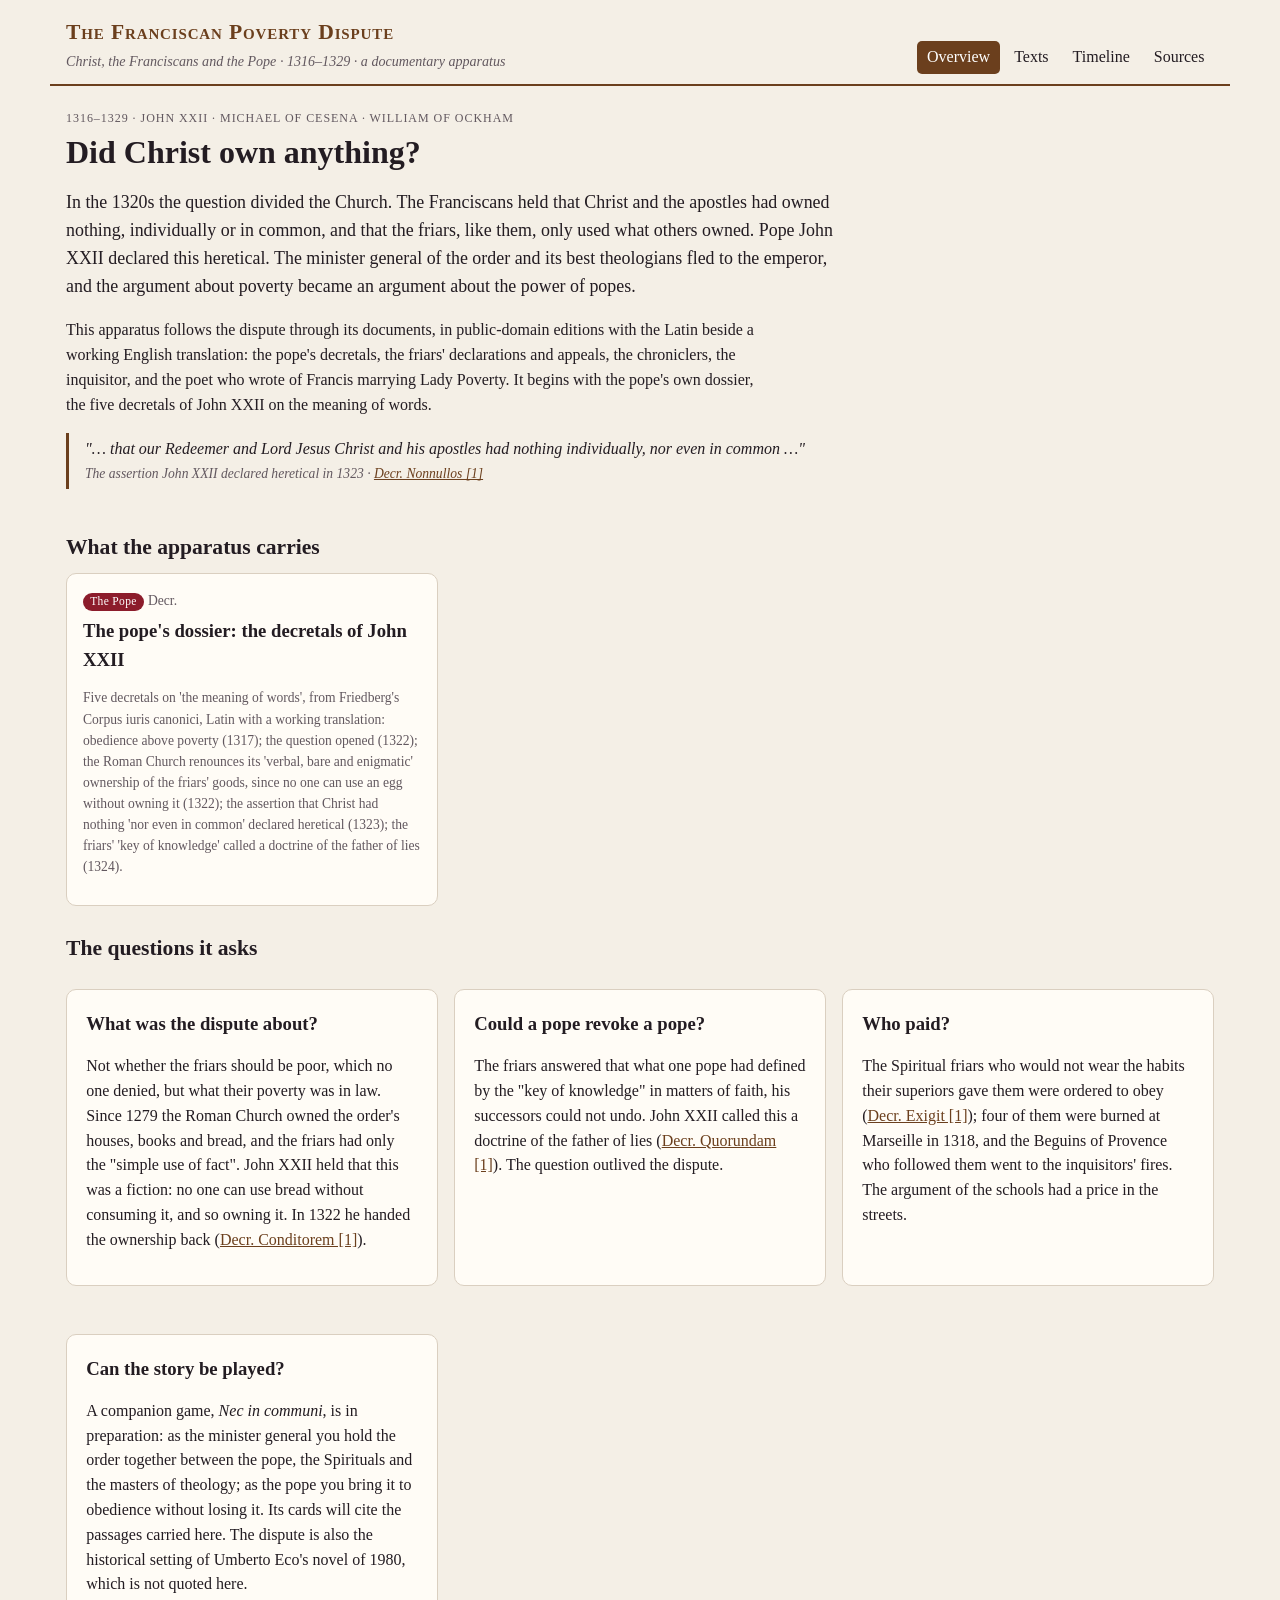
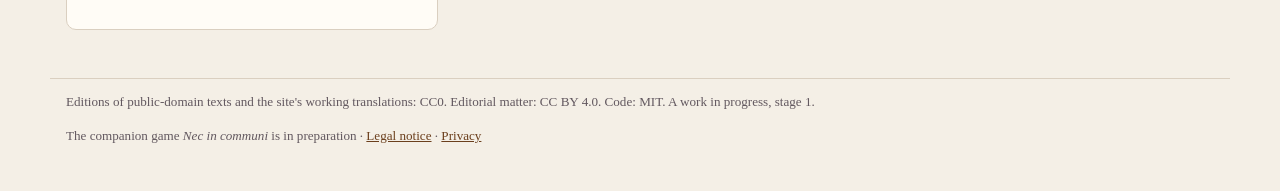
==== index.html @ 9ccc766d "Stage 1 begins: the decretals of John XXII Site skeleton after the Manzikert apparatus (overview, te" ====
<!doctype html>
<html lang="en">
<head>
<meta charset="utf-8">
<meta name="viewport" content="width=device-width, initial-scale=1">
<title>The Franciscan Poverty Dispute</title>
<meta name="description" content="A documentary apparatus for the Franciscan poverty dispute, 1316–1329: the decretals of John XXII, the friars' declarations and appeals, the chronicles and the inquisitor, in public-domain editions with the Latin beside the English.">
<meta property="og:type" content="website">
<meta property="og:url" content="https://the-franciscan-poverty-dispute.netlify.app/">
<meta property="og:title" content="The Franciscan Poverty Dispute">
<meta property="og:description" content="Did Christ own anything? The dispute between John XXII and the Franciscans, 1316–1329, in its documents, with the Latin beside a working English translation.">
<link rel="stylesheet" href="style.css">
</head>
<body>
<header class="top">
  <a class="brand" href="#/">
    <strong>The Franciscan Poverty Dispute</strong>
    <em>Christ, the Franciscans and the Pope · 1316–1329 · a documentary apparatus</em>
  </a>
  <nav>
    <a href="#/">Overview</a>
    <a href="#/texts">Texts</a>
    <a href="#/compare" id="navCompare" hidden>Compare</a>
    <a href="#/timeline">Timeline</a>
    <a href="#/plates" id="navPlates" hidden>Plates</a>
    <a href="#/sources">Sources</a>
  </nav>
</header>
<main id="view" aria-live="polite"></main>
<footer>
  <p>Editions of public-domain texts and the site's working translations: CC0. Editorial matter: CC BY 4.0. Code: MIT. A work in progress, stage 1.</p>
  <p>The companion game <em>Nec in communi</em> is in preparation · <a href="legal.html#notice">Legal notice</a> · <a href="legal.html#privacy">Privacy</a></p>
</footer>
<script src="app.js"></script>
</body>
</html>
---- style.css ----
:root{
  --paper:#f4efe6; --panel:#fffcf6; --ink:#231c22; --ink2:#62585f; --line:#dacfc0;
  --red:#6b3f1d; --gold:#8a6d2f; --sea:#2f5d62;
  --papacy:#8c1c2b; --order:#6b3f1d; --spirituals:#5a6b3a; --empire:#2f4f7a; --reception:#7a7064;
  --serif:"Iowan Old Style","Palatino Linotype",Palatino,"Book Antiqua",Georgia,serif;
}
*{box-sizing:border-box}
body{margin:0; background:var(--paper); color:var(--ink); font-family:var(--serif); line-height:1.55}
a{color:var(--red)}
.top{display:flex; justify-content:space-between; align-items:flex-end; flex-wrap:wrap; gap:.6rem 1.5rem;
  max-width:1180px; margin:0 auto; padding:1rem 16px .6rem; border-bottom:2px solid var(--red)}
.brand{text-decoration:none; color:inherit}
.brand strong{display:block; font-size:1.35rem; color:var(--red); font-variant:small-caps; letter-spacing:.04em}
.brand em{font-size:.88rem; color:var(--ink2)}
.top nav{display:flex; gap:.3rem; flex-wrap:wrap}
.top nav a{text-decoration:none; color:var(--ink); padding:.25rem .6rem; border-radius:5px}
.top nav a.on{background:var(--red); color:#fff}
main{max-width:1180px; margin:0 auto; padding:1.2rem 16px 2rem}
footer{max-width:1180px; margin:0 auto; padding:0 16px 2rem; font-size:.82rem; color:var(--ink2); border-top:1px solid var(--line)}
h1{font-size:2rem; margin:.2rem 0 .6rem; line-height:1.2}
h2{font-size:1.35rem; margin:1.6rem 0 .5rem}
h3{margin:.2rem 0 .3rem}
.lede{font-size:1.12rem; max-width:48rem}
.fine{font-size:.85rem; color:var(--ink2)}
.tag{font-size:.75rem; letter-spacing:.08em; text-transform:uppercase; color:var(--ink2)}
.panel{background:var(--panel); border:1px solid var(--line); border-radius:10px; padding:1rem 1.2rem; margin:1rem 0}
.readable{max-width:44rem}
.grid{display:grid; gap:1rem}
.g2{grid-template-columns:repeat(auto-fill,minmax(300px,1fr))}
.g4{grid-template-columns:repeat(auto-fill,minmax(210px,1fr))}
.card{background:var(--panel); border:1px solid var(--line); border-radius:10px; padding:.9rem 1rem; text-decoration:none; color:inherit; display:block}
a.card:hover{border-color:var(--red)}
.card.planned{opacity:.72; border-style:dashed}
.side{display:inline-block; font-size:.72rem; padding:0 .45rem; border-radius:99px; color:#fff; letter-spacing:.03em}
.side.papacy{background:var(--papacy)} .side.order{background:var(--order)} .side.spirituals{background:var(--spirituals)}
.side.empire{background:var(--empire)} .side.reception{background:var(--reception)}
.hero{display:grid; grid-template-columns:minmax(0,1.5fr) minmax(0,1fr); gap:1.5rem; align-items:start}
.hero.one{grid-template-columns:1fr}
.hero img{width:100%; border-radius:8px; border:1px solid var(--line)}
figure{margin:0}
figcaption{font-size:.85rem; color:var(--ink2); margin-top:.4rem}
.quote{border-left:3px solid var(--red); padding:.2rem 0 .2rem 1rem; margin:1rem 0; font-style:italic}
/* reader */
.toc{display:flex; flex-wrap:wrap; gap:.4rem; margin:.6rem 0 1rem}
.toc a{border:1px solid var(--line); border-radius:6px; padding:.2rem .6rem; text-decoration:none; color:var(--ink); background:var(--panel); font-size:.9rem}
.toc a.on{border-color:var(--red); background:var(--red); color:#fff}
.langbar{display:flex; gap:.3rem; margin:.4rem 0 1rem}
.langbar button{font:inherit; font-size:.85rem; background:var(--panel); border:1px solid var(--line); border-radius:6px; padding:.2rem .7rem; cursor:pointer}
.langbar button.on{background:var(--ink); color:var(--paper); border-color:var(--ink)}
.unit{display:grid; grid-template-columns:4.6rem minmax(0,1fr); gap:.3rem .8rem; padding:.55rem 0; border-bottom:1px dotted var(--line)}
.unit .num{font-size:.78rem; color:var(--ink2); text-align:right; padding-top:.2rem}
.unit .num a{color:inherit; text-decoration:none}
.unit .pg{display:block; font-size:.7rem; line-height:1.25; margin-top:.3rem; color:var(--ink2); opacity:.85}
.unit.hl{background:#efdfe6}
.unit .cols{display:grid; grid-template-columns:1fr 1fr; gap:1.2rem}
.unit .cols.one{grid-template-columns:1fr}
.unit .orig{color:var(--ink2)}
.unit .orig[lang=grc]{font-family:"Gentium Plus","Gentium Book Plus","Palatino Linotype","GFS Didot","Times New Roman",serif; color:var(--ink); font-size:1.02em; line-height:1.6}
.unit.label .text{font-variant:small-caps; letter-spacing:.03em; font-weight:600; color:var(--red)}
.unit h4{margin:0 0 .3rem; font-size:.95rem; color:var(--red)}
.unit .text,.unit .orig{white-space:pre-line}
.unit .orig[dir=rtl]{font-family:"Traditional Arabic","Sakkal Majalla","Noto Naskh Arabic","Geeza Pro",serif; font-size:1.3em; line-height:1.9; color:var(--ink)}
.unit .translit{margin-top:.5rem; font-size:.88em; font-style:italic; color:var(--ink2)}
.note{grid-column:2; font-size:.84rem; color:var(--ink2); border-left:2px solid var(--gold); padding-left:.6rem}
.hinweis{font-size:.9rem}
/* timeline */
.tl{position:relative; margin:1rem 0 0 .6rem; padding-left:1.4rem; border-left:2px solid var(--line)}
.st{position:relative; margin:0 0 1.2rem; display:grid; grid-template-columns:minmax(0,1fr) 140px; gap:1rem; align-items:start}
.st::before{content:""; position:absolute; left:-1.95rem; top:.35rem; width:12px; height:12px; border-radius:50%; background:var(--c,var(--ink)); border:2px solid var(--paper)}
.st .d{font-size:.82rem; color:var(--ink2)}
.st img{width:140px; border-radius:6px; border:1px solid var(--line)}
.st p{margin:.2rem 0}
.legend{display:flex; flex-wrap:wrap; gap:.4rem}
/* plates */
.plate img{width:100%; border-radius:6px; border:1px solid var(--line); background:#fff}
.lightbox{position:fixed; inset:0; background:rgba(20,16,12,.85); display:flex; align-items:center; justify-content:center; padding:16px; z-index:10}
.lightbox img{max-width:100%; max-height:86vh; border-radius:6px}
.lightbox .cap{color:#f5efe2; max-width:44rem; font-size:.9rem; margin-top:.6rem}
.lightbox figure{text-align:center}
/* compare */
.cmp{display:grid; gap:1rem; margin-top:1rem}
.cmp.n2{grid-template-columns:1fr 1fr}
.cmp.n3{grid-template-columns:repeat(3,minmax(0,1fr))}
.cmp.n4{grid-template-columns:1fr 1fr}
.voice{background:var(--panel); border:1px solid var(--line); border-radius:10px; padding:.8rem 1rem}
.vhead{border-bottom:1px solid var(--line); padding-bottom:.5rem; margin-bottom:.5rem}
.vunit{margin:.7rem 0}
.vunit .text{white-space:pre-line}
@media (max-width:760px){
  .cmp.n2,.cmp.n3,.cmp.n4{grid-template-columns:1fr}
  .hero{grid-template-columns:1fr}
  .unit .cols{grid-template-columns:1fr}
  .st{grid-template-columns:1fr}
  .st img{width:110px}
  h1{font-size:1.6rem}
}
@media (prefers-color-scheme: dark){
  :root:not([data-theme="light"]){--paper:#1c171b; --panel:#262026; --ink:#ece4ea; --ink2:#b3a8b0; --line:#43383f; --red:#d9a77c}
  :root:not([data-theme="light"]) .unit.hl{background:#3a2a35}
  :root:not([data-theme="light"]) .top nav a.on, :root:not([data-theme="light"]) .toc a.on{color:#1c171b}
}
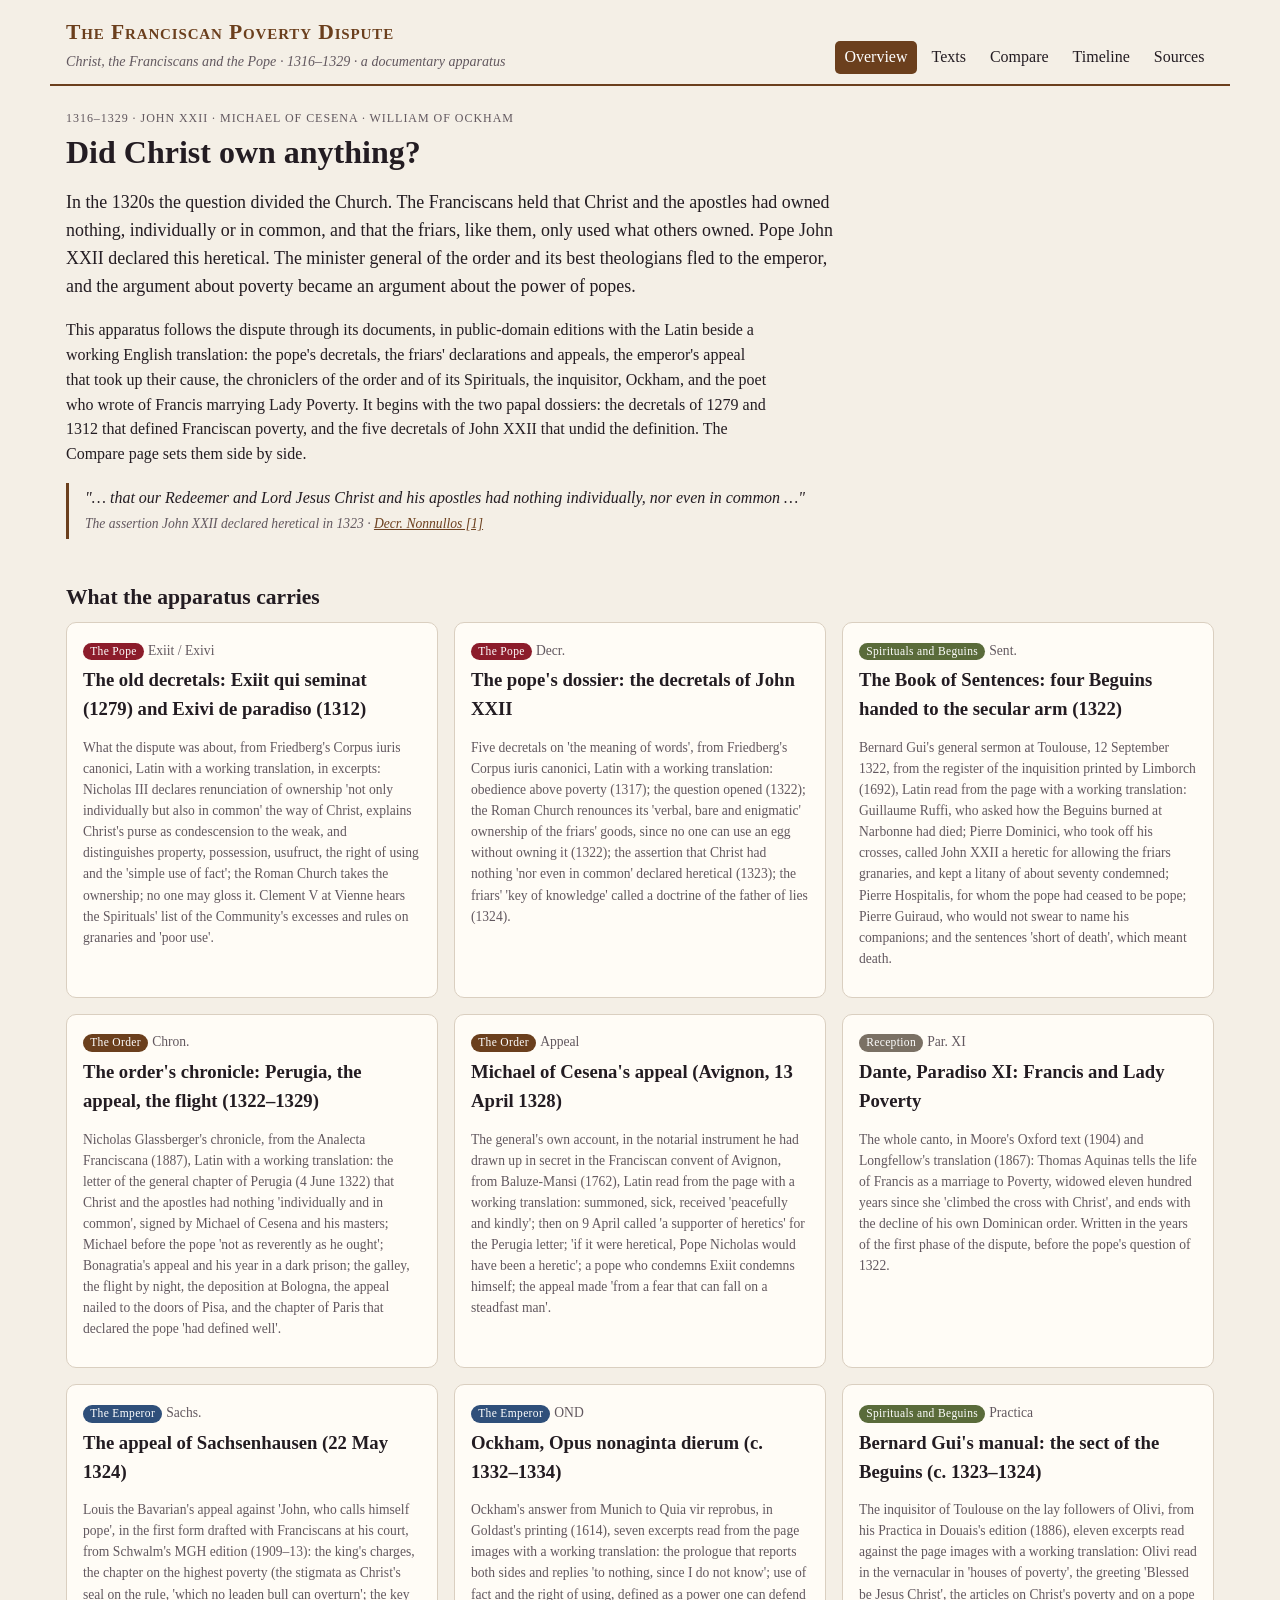
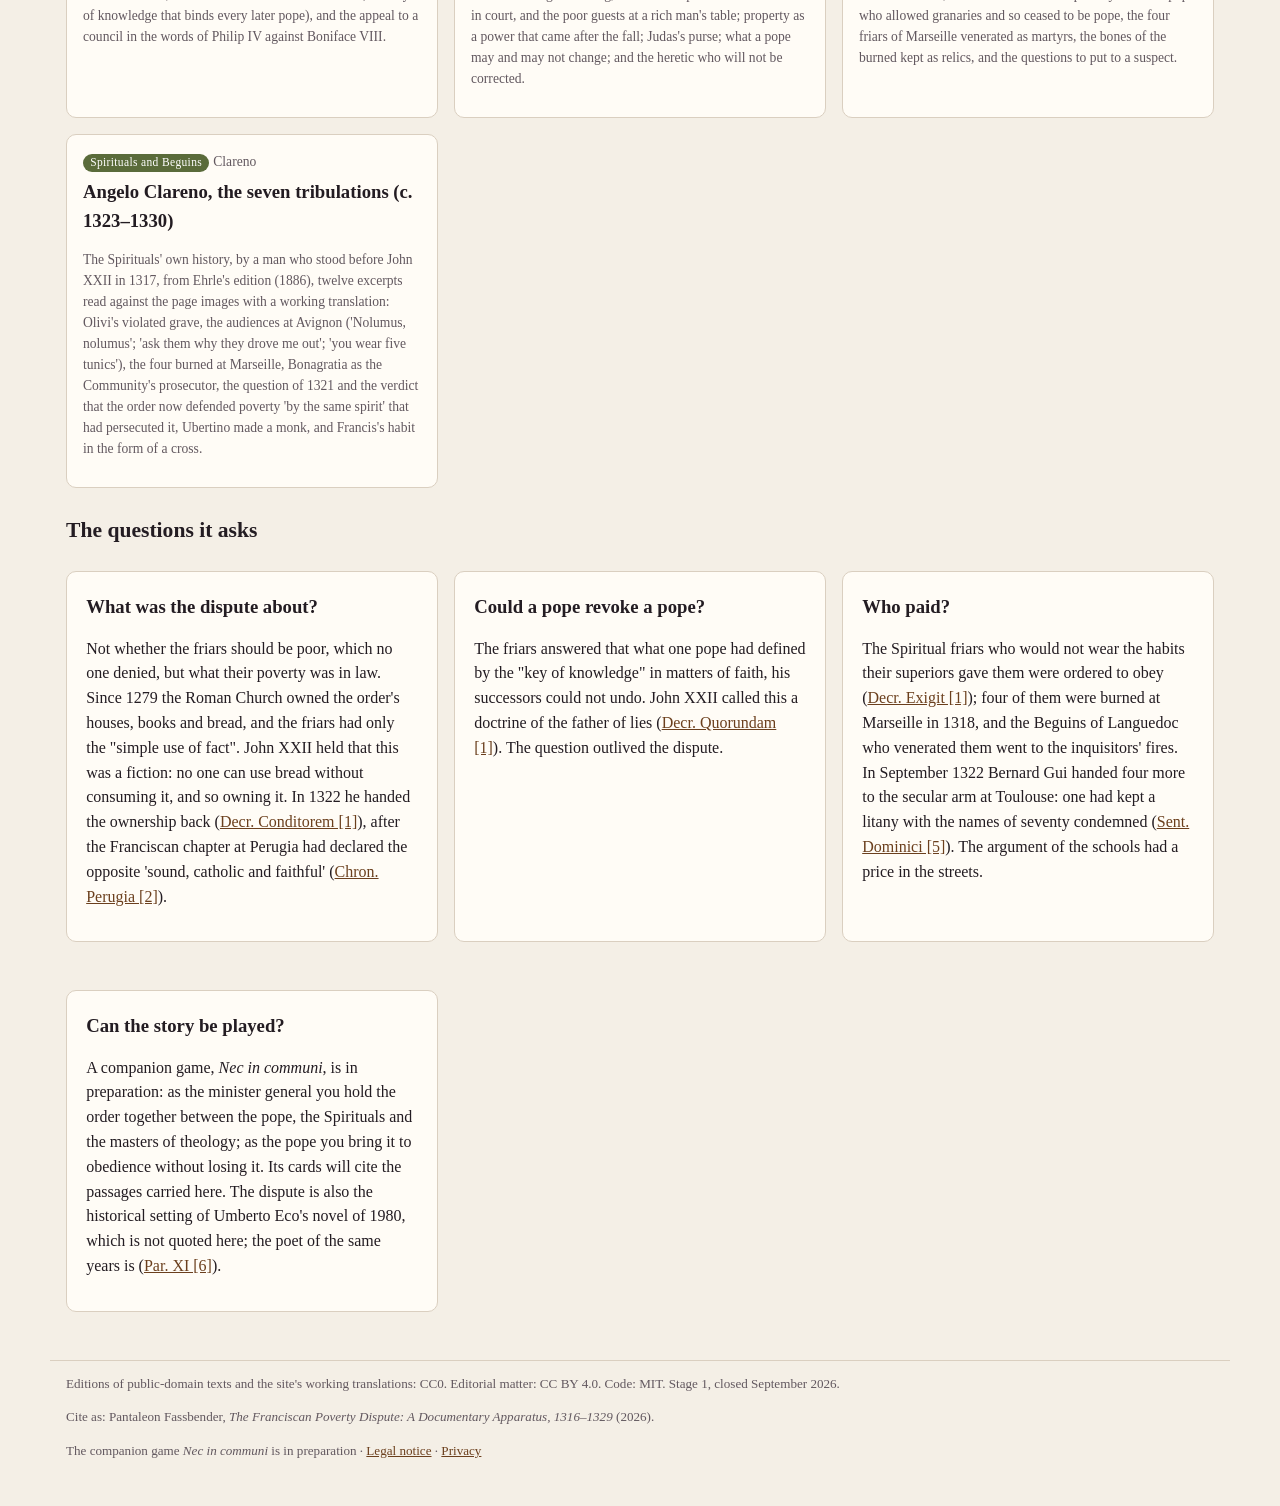
==== commit 37723e43: "Close stage 1: ten modules; what is not carried; citation metadata for Zenodo Co-Authored-By: Claude" ====
--- a/index.html
+++ b/index.html
@@ -6,7 +6,7 @@
 <title>The Franciscan Poverty Dispute</title>
 <meta name="description" content="A documentary apparatus for the Franciscan poverty dispute, 1316–1329: the decretals of John XXII, the friars' declarations and appeals, the chronicles and the inquisitor, in public-domain editions with the Latin beside the English.">
 <meta property="og:type" content="website">
-<meta property="og:url" content="https://the-franciscan-poverty-dispute.netlify.app/">
+<meta property="og:url" content="https://the-poverty-dispute.netlify.app/">
 <meta property="og:title" content="The Franciscan Poverty Dispute">
 <meta property="og:description" content="Did Christ own anything? The dispute between John XXII and the Franciscans, 1316–1329, in its documents, with the Latin beside a working English translation.">
 <link rel="stylesheet" href="style.css">
@@ -28,7 +28,8 @@
 </header>
 <main id="view" aria-live="polite"></main>
 <footer>
-  <p>Editions of public-domain texts and the site's working translations: CC0. Editorial matter: CC BY 4.0. Code: MIT. A work in progress, stage 1.</p>
+  <p>Editions of public-domain texts and the site's working translations: CC0. Editorial matter: CC BY 4.0. Code: MIT. Stage 1, closed September 2026.</p>
+  <p>Cite as: Pantaleon Fassbender, <em>The Franciscan Poverty Dispute: A Documentary Apparatus, 1316–1329</em> (2026).</p>
   <p>The companion game <em>Nec in communi</em> is in preparation · <a href="legal.html#notice">Legal notice</a> · <a href="legal.html#privacy">Privacy</a></p>
 </footer>
 <script src="app.js"></script>
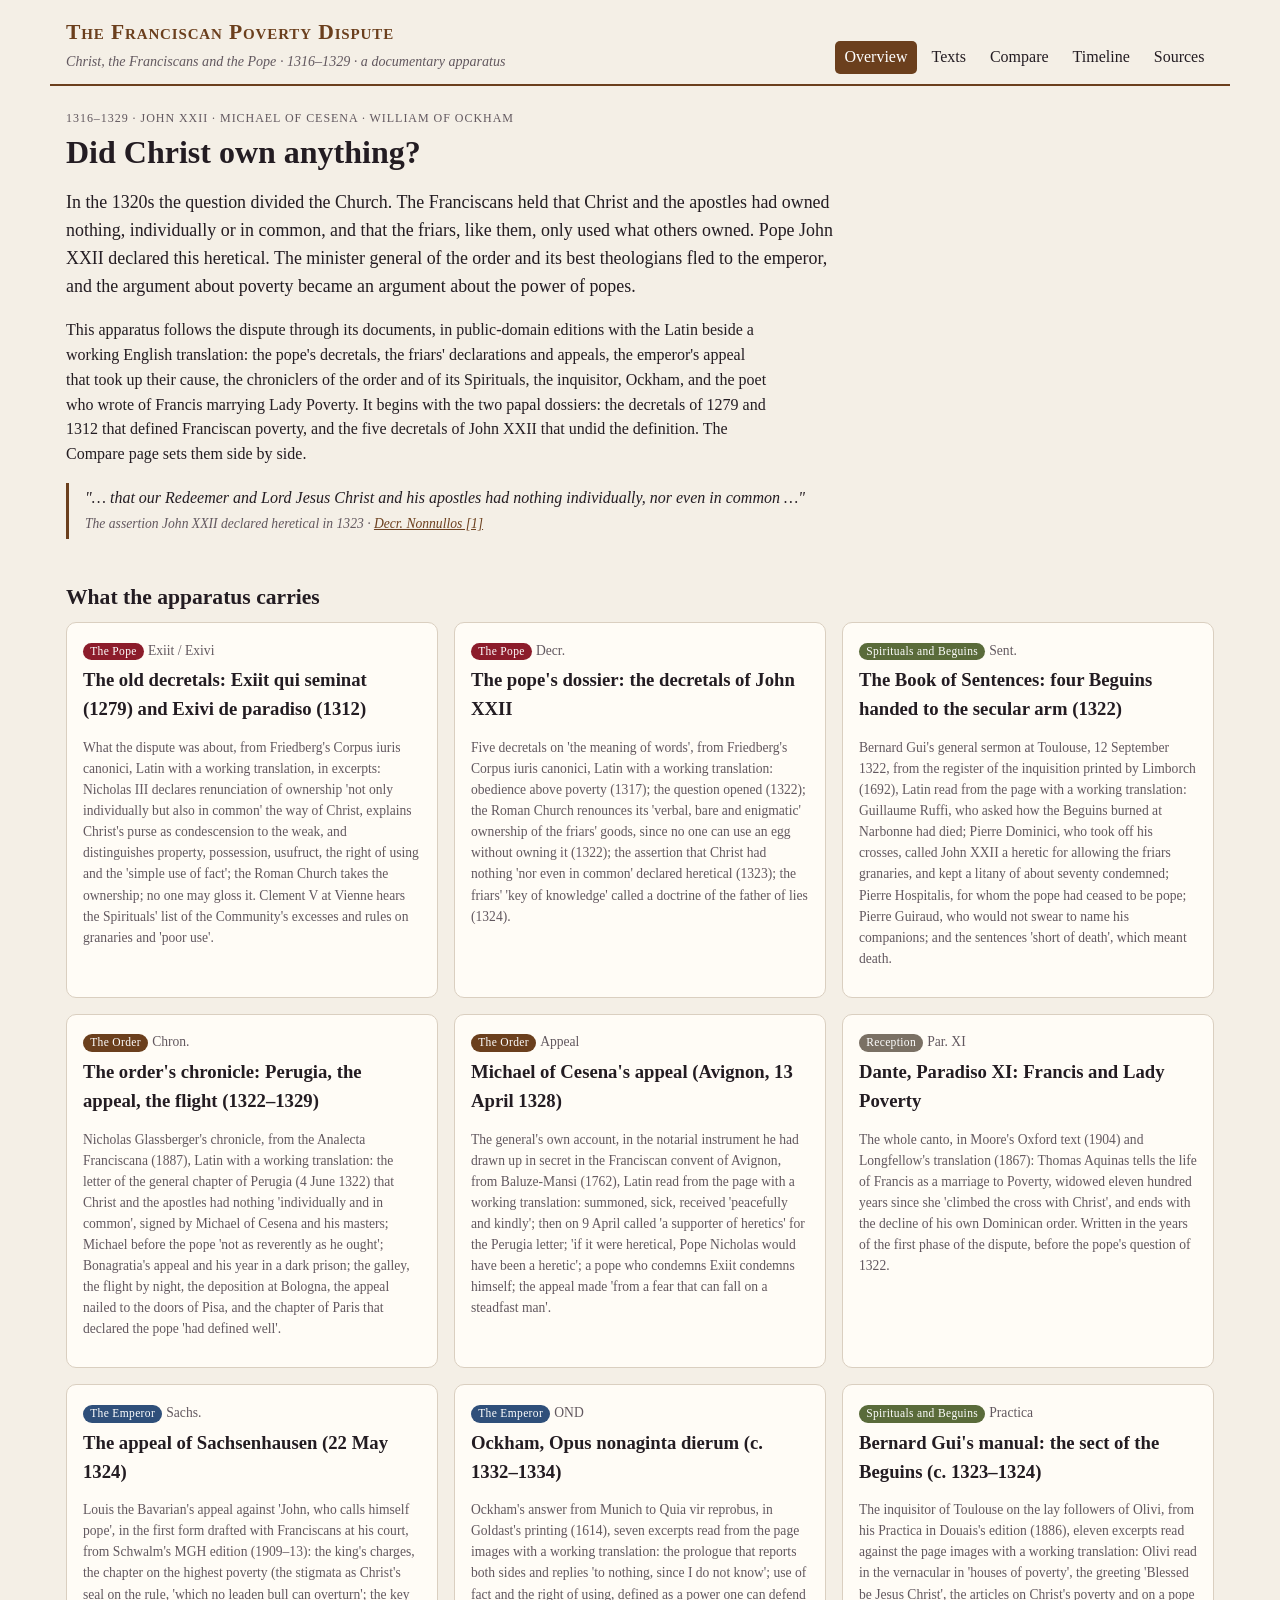
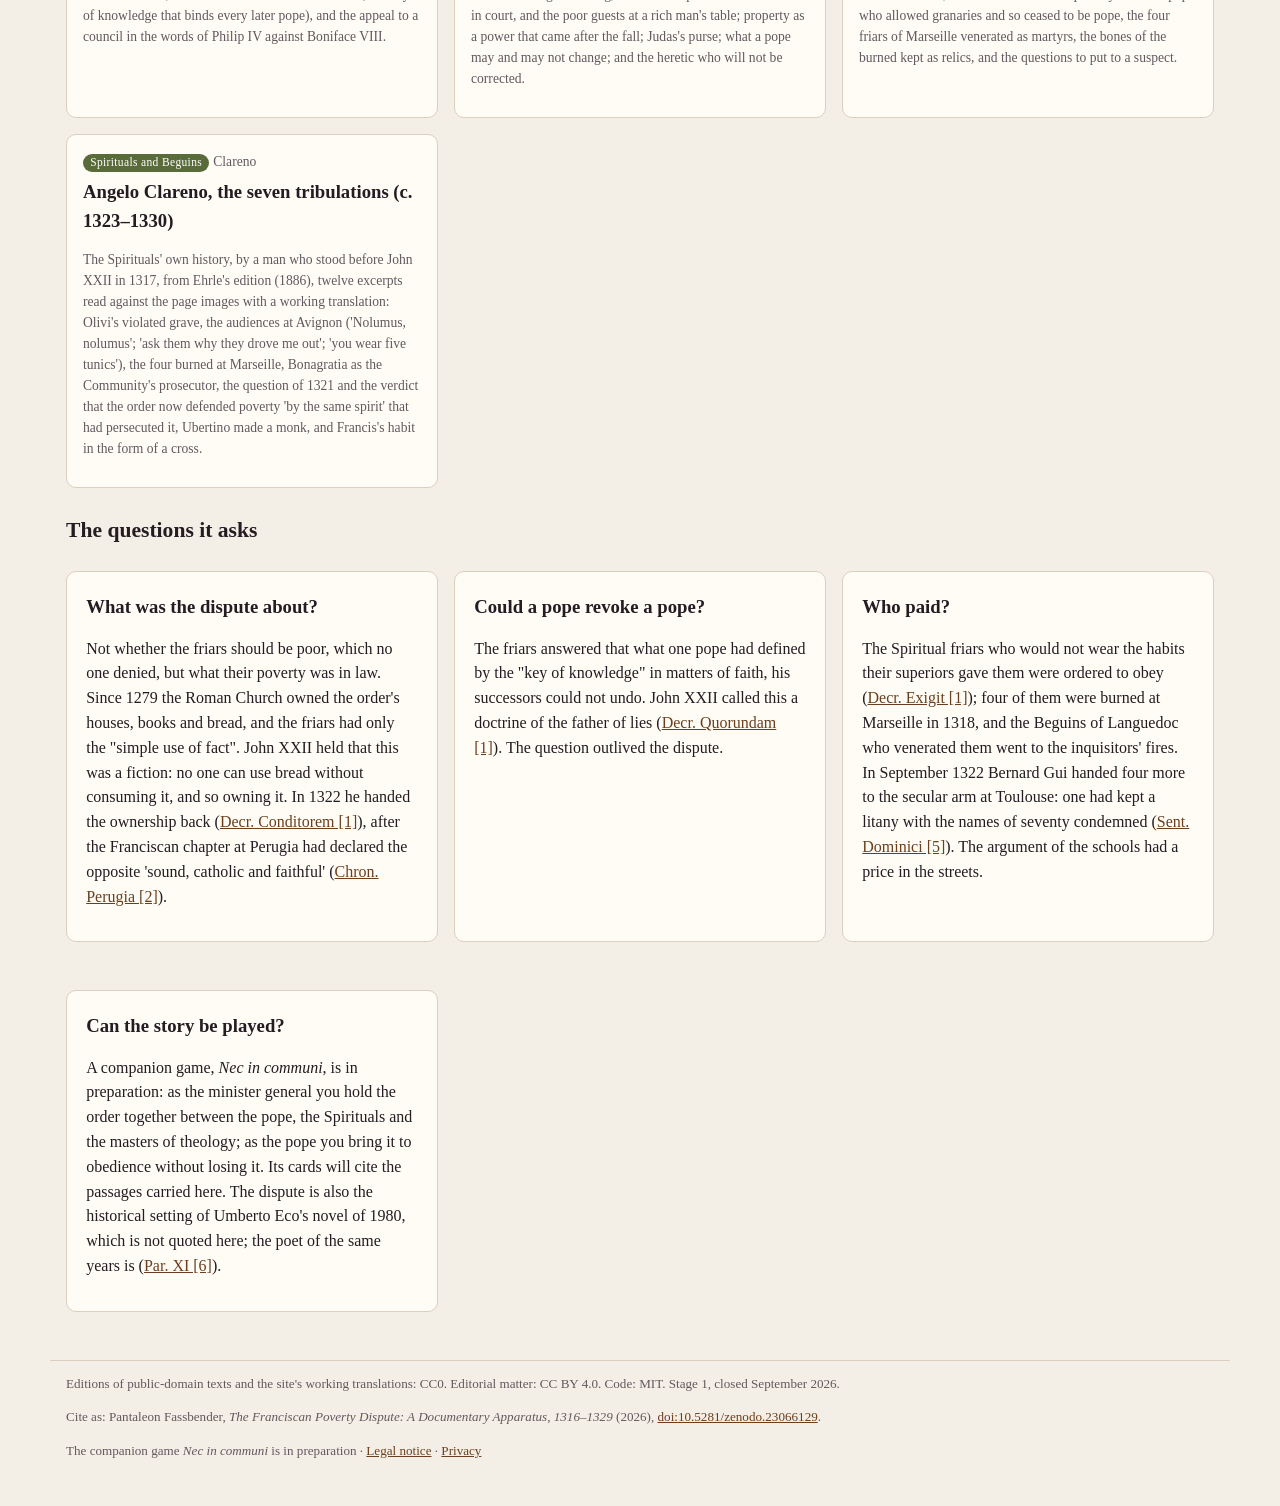
==== commit 849d7853: "DOI: concept 10.5281/zenodo.23066129, v1.0.0 10.5281/zenodo.23066130 Co-Authored-By: Claude Opus 5.5" ====
--- a/index.html
+++ b/index.html
@@ -29,7 +29,7 @@
 <main id="view" aria-live="polite"></main>
 <footer>
   <p>Editions of public-domain texts and the site's working translations: CC0. Editorial matter: CC BY 4.0. Code: MIT. Stage 1, closed September 2026.</p>
-  <p>Cite as: Pantaleon Fassbender, <em>The Franciscan Poverty Dispute: A Documentary Apparatus, 1316–1329</em> (2026).</p>
+  <p>Cite as: Pantaleon Fassbender, <em>The Franciscan Poverty Dispute: A Documentary Apparatus, 1316–1329</em> (2026), <a href="https://doi.org/10.5281/zenodo.23066129">doi:10.5281/zenodo.23066129</a>.</p>
   <p>The companion game <em>Nec in communi</em> is in preparation · <a href="legal.html#notice">Legal notice</a> · <a href="legal.html#privacy">Privacy</a></p>
 </footer>
 <script src="app.js"></script>
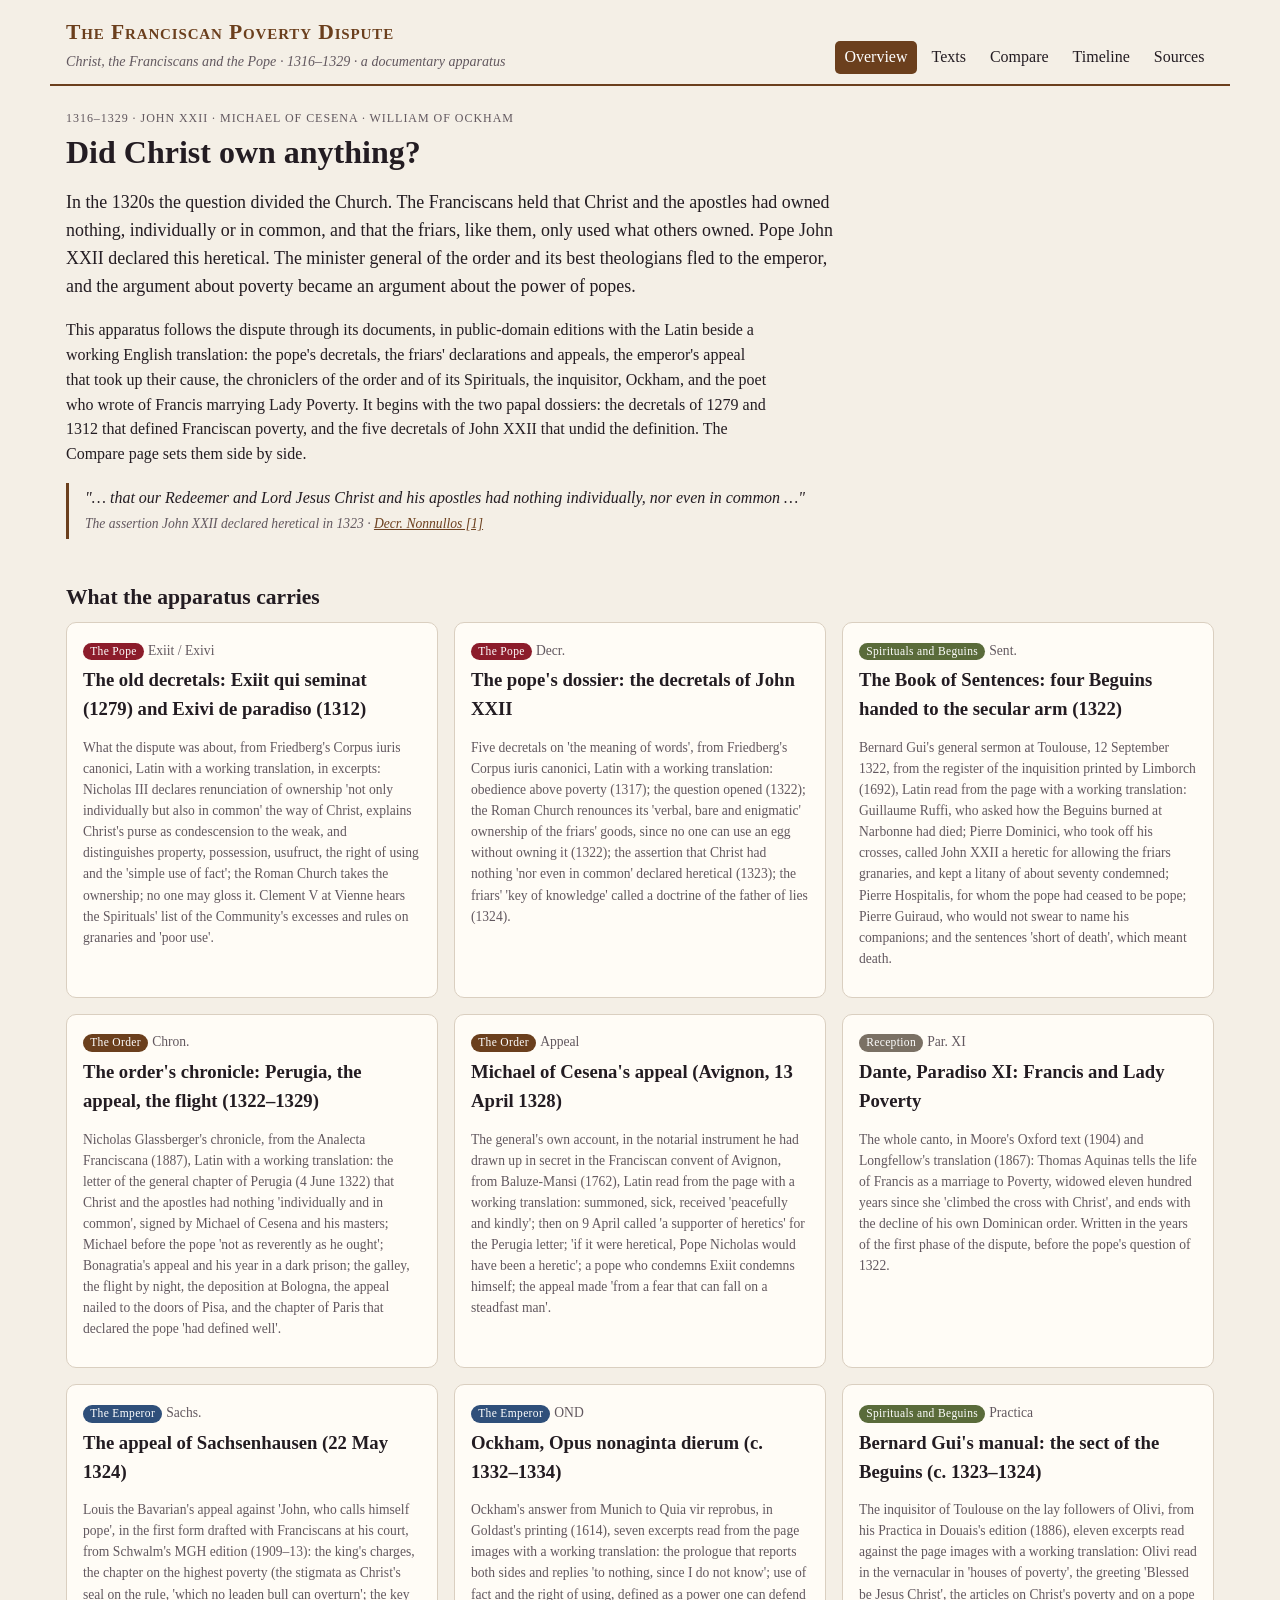
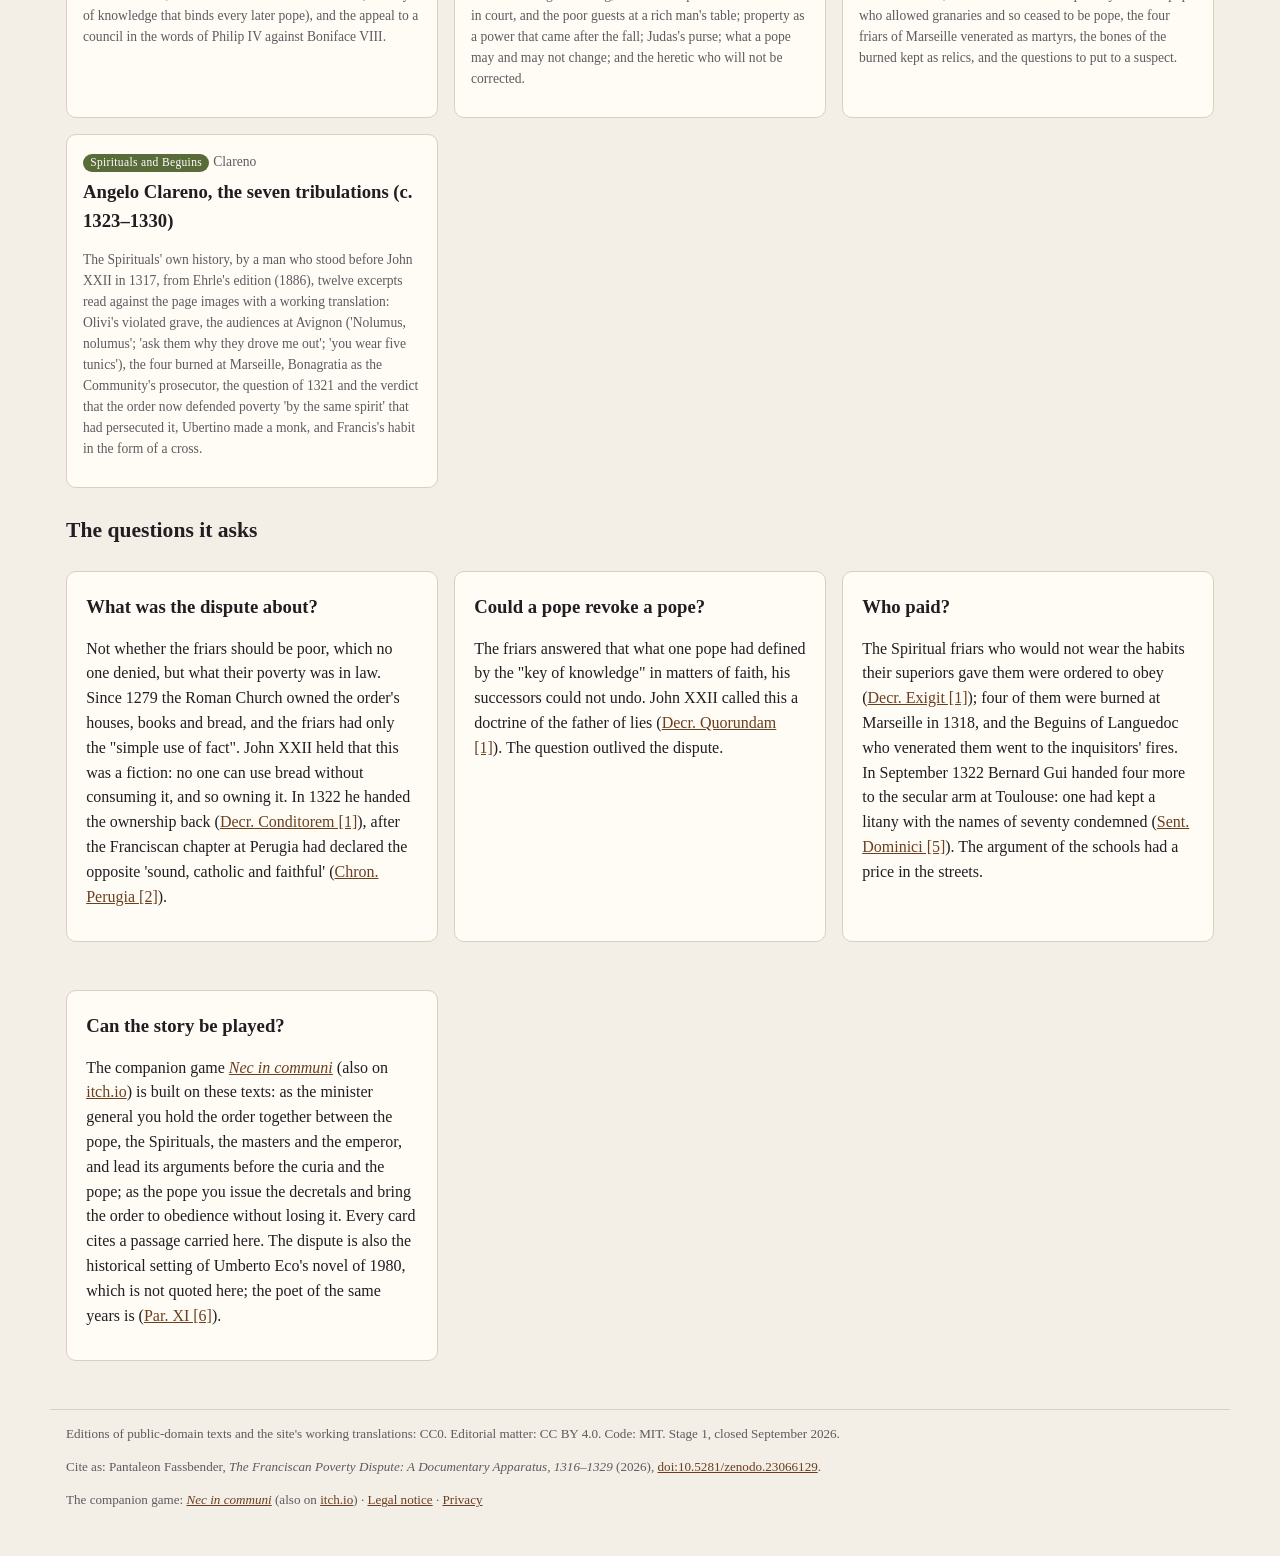
==== commit 1eb41ca3: "Link the companion game and its itch.io page Co-Authored-By: Claude Opus 5.5 <noreply@anthropic.com>" ====
--- a/index.html
+++ b/index.html
@@ -30,7 +30,7 @@
 <footer>
   <p>Editions of public-domain texts and the site's working translations: CC0. Editorial matter: CC BY 4.0. Code: MIT. Stage 1, closed September 2026.</p>
   <p>Cite as: Pantaleon Fassbender, <em>The Franciscan Poverty Dispute: A Documentary Apparatus, 1316–1329</em> (2026), <a href="https://doi.org/10.5281/zenodo.23066129">doi:10.5281/zenodo.23066129</a>.</p>
-  <p>The companion game <em>Nec in communi</em> is in preparation · <a href="legal.html#notice">Legal notice</a> · <a href="legal.html#privacy">Privacy</a></p>
+  <p>The companion game: <a href="https://nec-in-communi.netlify.app/" target="_blank" rel="noopener"><em>Nec in communi</em></a> (also on <a href="https://leofassb.itch.io/nec-in-communi" target="_blank" rel="noopener">itch.io</a>) · <a href="legal.html#notice">Legal notice</a> · <a href="legal.html#privacy">Privacy</a></p>
 </footer>
 <script src="app.js"></script>
 </body>
